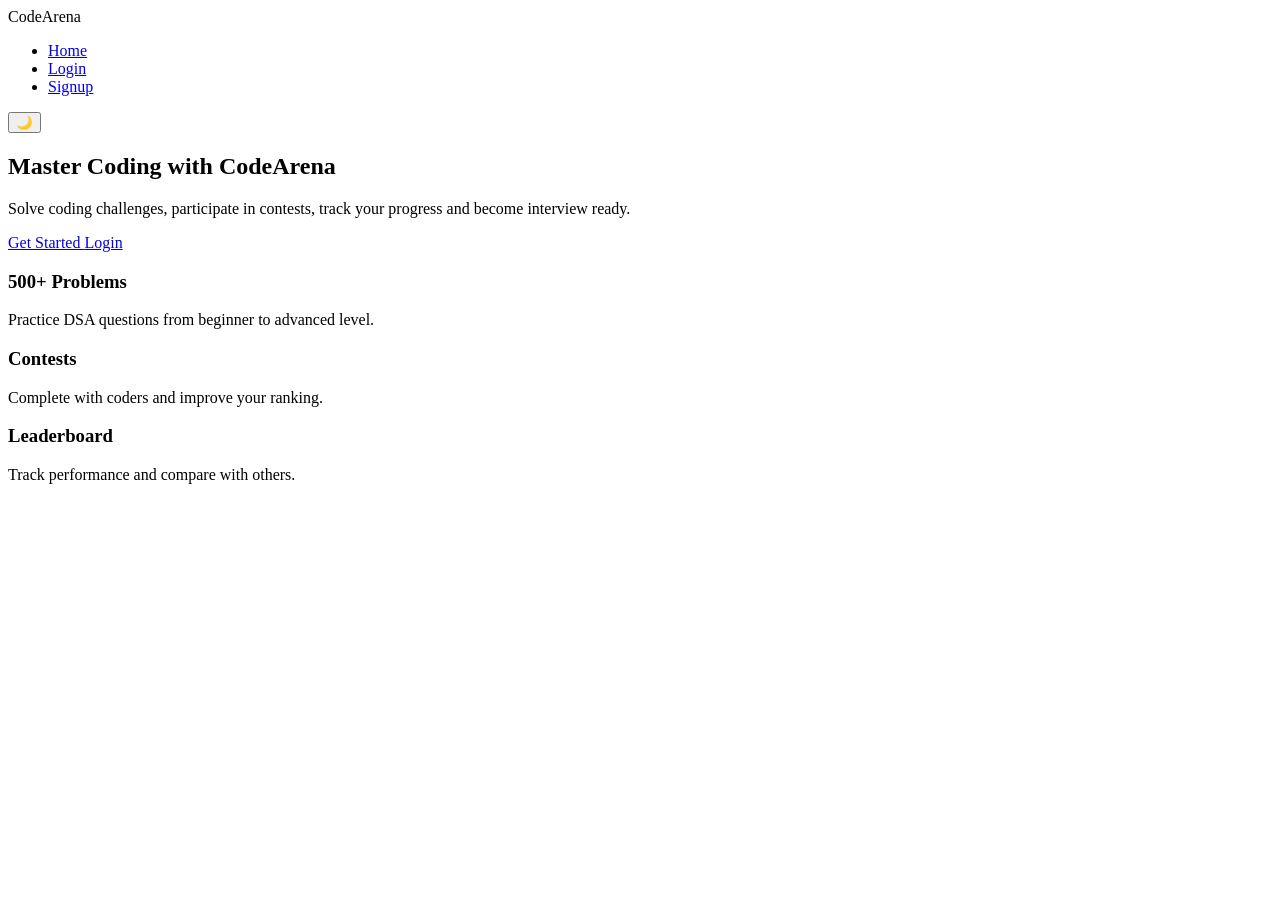
==== html/index.html @ 24cf0f2d "launch ByteBattle platform" ====
<!DOCTYPE html>
<html lang="en">
<head>
<meta charset="UTF-8">
<meta name="viewport" content="width=device-width, initial-scale=1.0">
<title>CodeArena</title>


<link rel="preconnect" href="https://fonts.googleapis.com">
<link href="https://fonts.googleapis.com/css2?family=Poppins:wght@300;400;500;600;700&display=swap" rel="stylesheet">
</head>

<body>
<link rel="stylesheet" href="../css/style.css">
<nav class="navbar">
    <div class="logo">CodeArena</div>

    <ul class="nav-links">
        <li><a href="index.html">Home</a></li>
        <li><a href="login.html">Login</a></li>
        <li><a href="signup.html">Signup</a></li>
    </ul>

    <button id="themeToggle">🌙</button>
</nav>

<section class="hero">

    <div class="hero-content">

        <h1>Master Coding with CodeArena</h1>

        <p>
            Solve coding challenges, participate in contests,
            track your progress and become interview ready.
        </p>

        <div class="hero-buttons">
            <a href="signup.html" class="btn primary-btn">
                Get Started
            </a>

            <a href="login.html" class="btn secondary-btn">
                Login
            </a>
        </div>

    </div>

</section>

<section class="features">

    <div class="feature-card">
        <h3>500+ Problems</h3>
        <p>Practice DSA questions from beginner to advanced level.</p>
    </div>

    <div class="feature-card">
        <h3>Contests</h3>
        <p>Complete with coders and improve your ranking.</p>
    </div>

    <div class="feature-card">
        <h3>Leaderboard</h3>
        <p>Track performance and compare with others.</p>
    </div>

</section>

<script src="../js/script.js"></script>

</body>
</html>
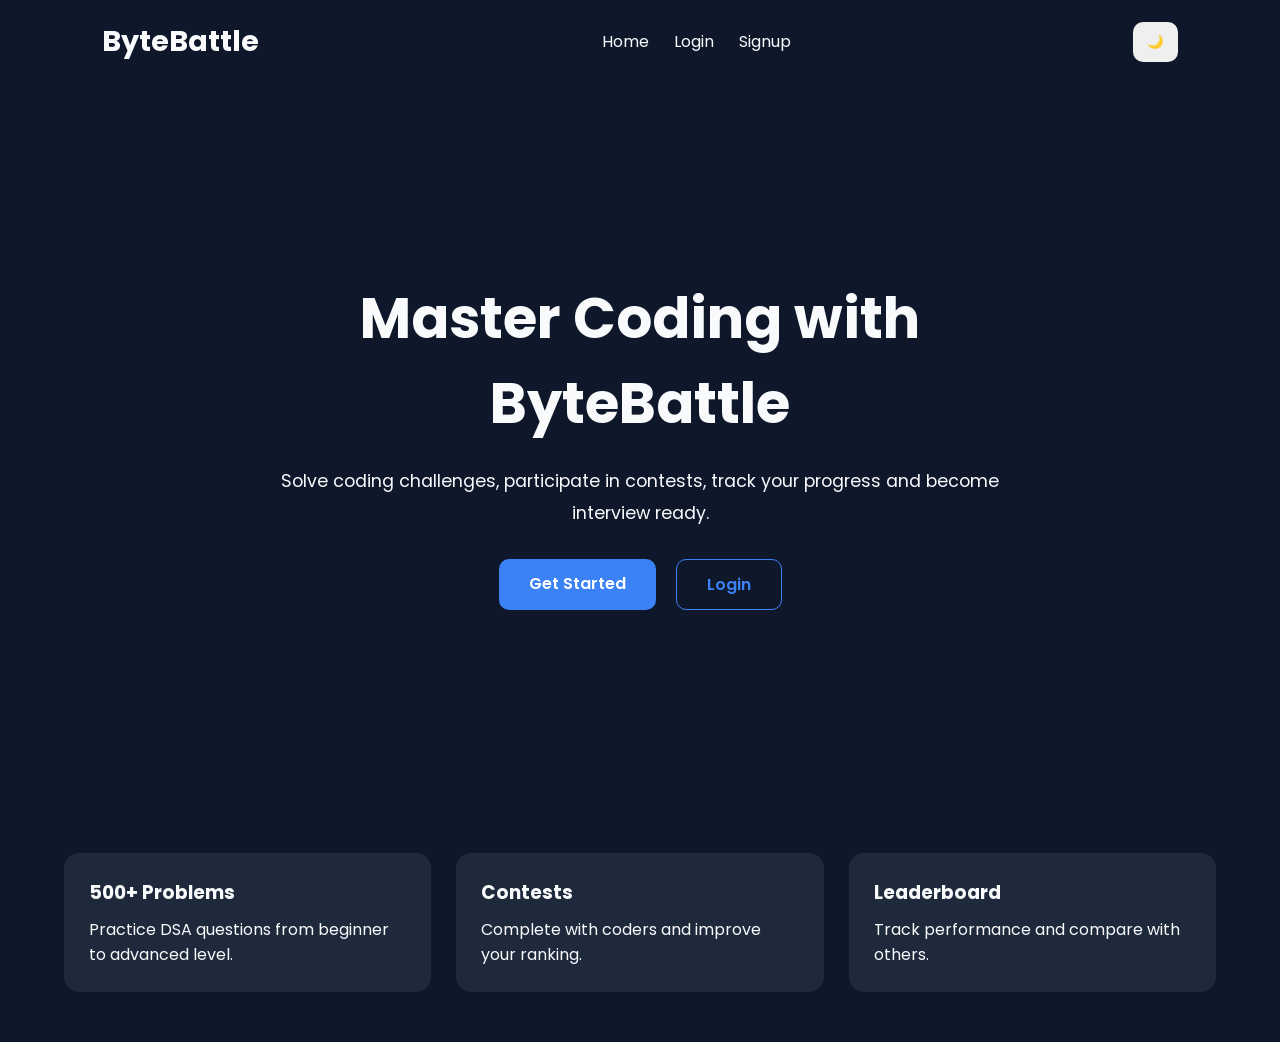
==== commit 29e02525: "adding some structure to web" ====
--- a/html/index.html
+++ b/html/index.html
@@ -13,7 +13,7 @@
 <body>
 <link rel="stylesheet" href="../css/style.css">
 <nav class="navbar">
-    <div class="logo">CodeArena</div>
+    <div class="logo">ByteBattle</div>
 
     <ul class="nav-links">
         <li><a href="index.html">Home</a></li>
@@ -28,7 +28,7 @@
 
     <div class="hero-content">
 
-        <h1>Master Coding with CodeArena</h1>
+        <h1>Master Coding with ByteBattle</h1>
 
         <p>
             Solve coding challenges, participate in contests,
--- a/css/style.css
+++ b/css/style.css
@@ -0,0 +1,186 @@
+:root{
+    --bg:#0f172a;
+    --card:#1e293b;
+    --text:#f8fafc;
+    --accent:#3b82f6;
+    --secondary:#64748b;
+}
+
+.light{
+    --bg:#f8fafc;
+    --card:#ffffff;
+    --text:#0f172a;
+    --accent:#2563eb;
+    --secondary:#94a3b8;
+}
+
+*{
+    margin:0;
+    padding:0;
+    box-sizing:border-box;
+    font-family:'Poppins',sans-serif;
+}
+
+body{
+    background:var(--bg);
+    color:var(--text);
+    min-height:100vh;
+    transition:.3s;
+}
+
+.navbar{
+    display:flex;
+    justify-content:space-between;
+    align-items:center;
+    padding:20px 8%;
+}
+
+.logo{
+    font-size:1.8rem;
+    font-weight:700;
+}
+
+.nav-links{
+    display:flex;
+    gap:25px;
+    list-style:none;
+}
+
+.nav-links a{
+    color:var(--text);
+    text-decoration:none;
+}
+
+.nav-links a:hover{
+    color:var(--accent);
+}
+
+#themeToggle{
+    border:none;
+    padding:10px 14px;
+    cursor:pointer;
+    border-radius:10px;
+}
+
+.hero{
+    min-height:80vh;
+    display:flex;
+    justify-content:center;
+    align-items:center;
+    text-align:center;
+    padding:20px;
+}
+
+.hero-content{
+    max-width:800px;
+}
+
+.hero h1{
+    font-size:3.5rem;
+    margin-bottom:20px;
+}
+
+.hero p{
+    font-size:1.1rem;
+    line-height:1.8;
+    margin-bottom:30px;
+}
+
+.hero-buttons{
+    display:flex;
+    justify-content:center;
+    gap:20px;
+}
+
+.btn{
+    padding:12px 30px;
+    border-radius:10px;
+    text-decoration:none;
+    font-weight:600;
+}
+
+.primary-btn{
+    background:var(--accent);
+    color:white;
+}
+
+.secondary-btn{
+    border:1px solid var(--accent);
+    color:var(--accent);
+}
+
+.features{
+    width:90%;
+    margin:auto;
+    display:grid;
+    grid-template-columns:repeat(auto-fit,minmax(250px,1fr));
+    gap:25px;
+    padding:50px 0;
+}
+
+.feature-card{
+    background:var(--card);
+    padding:25px;
+    border-radius:15px;
+}
+
+.feature-card h3{
+    margin-bottom:10px;
+}
+
+.auth-container{
+    display:flex;
+    justify-content:center;
+    align-items:center;
+    min-height:80vh;
+}
+
+.auth-box{
+    width:400px;
+    background:var(--card);
+    padding:35px;
+    border-radius:18px;
+    display:flex;
+    flex-direction:column;
+    gap:18px;
+}
+
+.auth-box input{
+    padding:14px;
+    border:none;
+    border-radius:10px;
+    outline:none;
+}
+
+.auth-box button{
+    border:none;
+    cursor:pointer;
+}
+
+.auth-box p{
+    text-align:center;
+}
+
+.auth-box a{
+    color:var(--accent);
+}
+
+@media(max-width:768px){
+
+    .navbar{
+        flex-direction:column;
+        gap:20px;
+    }
+
+    .hero h1{
+        font-size:2.3rem;
+    }
+
+    .hero-buttons{
+        flex-direction:column;
+    }
+
+    .auth-box{
+        width:90%;
+    }
+}
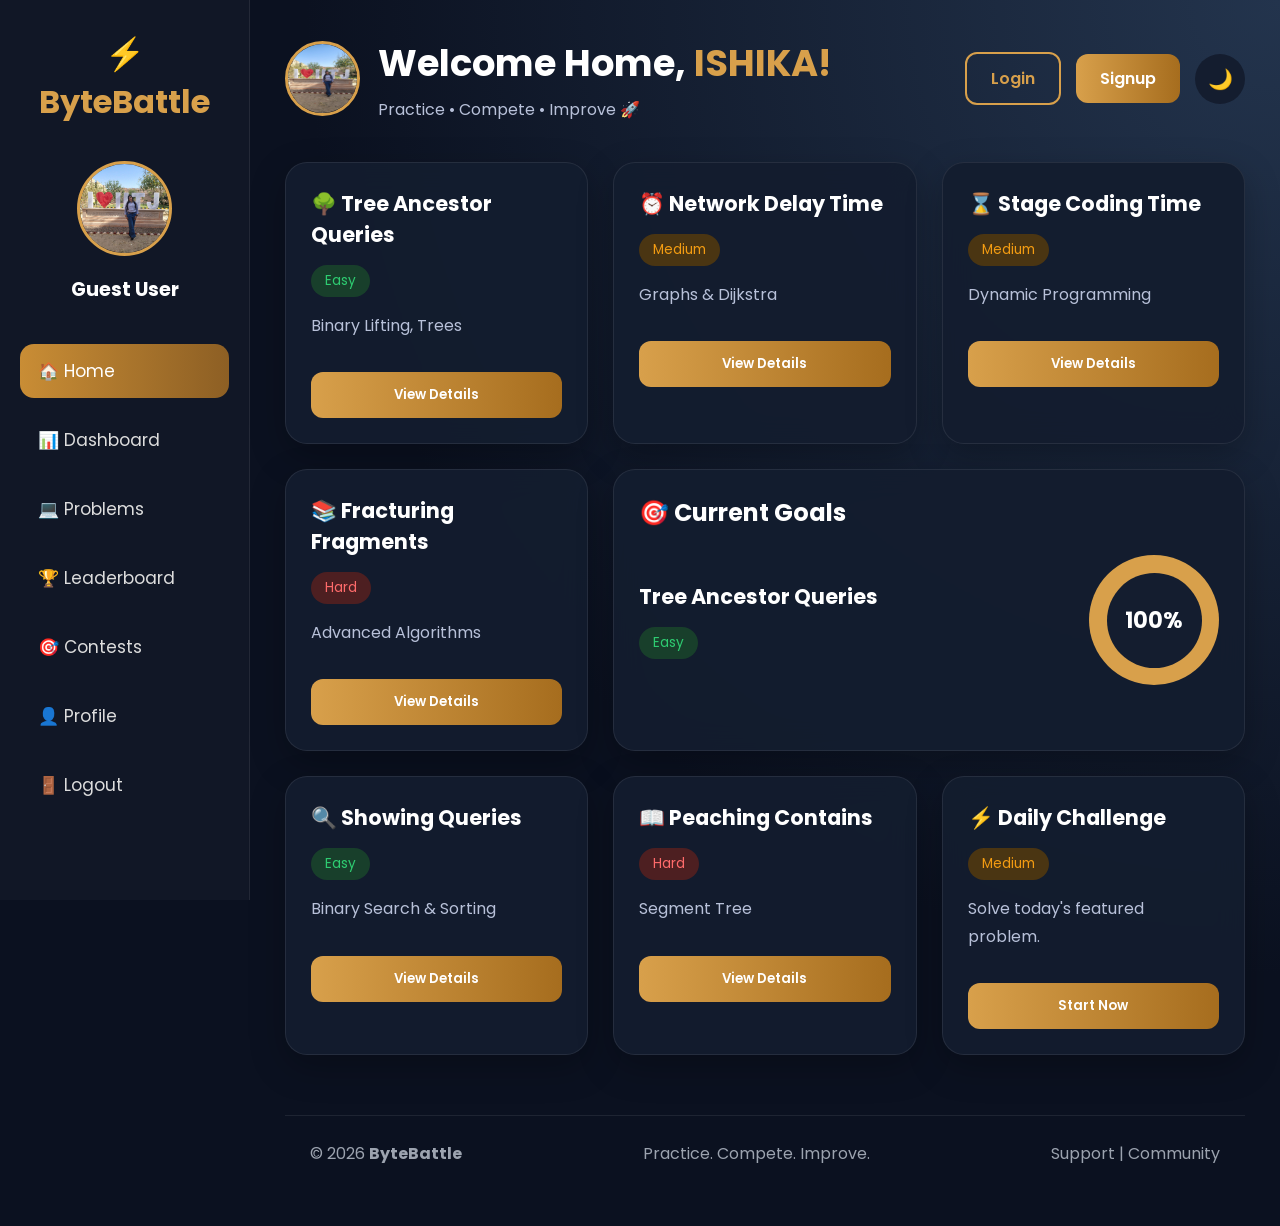
==== commit fc8e750f: "Updating files" ====
--- a/html/index.html
+++ b/html/index.html
@@ -1,74 +1,465 @@
 <!DOCTYPE html>
 <html lang="en">
+
 <head>
-<meta charset="UTF-8">
-<meta name="viewport" content="width=device-width, initial-scale=1.0">
-<title>CodeArena</title>
-
-
-<link rel="preconnect" href="https://fonts.googleapis.com">
-<link href="https://fonts.googleapis.com/css2?family=Poppins:wght@300;400;500;600;700&display=swap" rel="stylesheet">
+
+    <meta charset="UTF-8">
+
+    <meta
+        name="viewport"
+        content="width=device-width, initial-scale=1.0">
+
+    <title>ByteBattle | Home</title>
+
+    <link
+        rel="stylesheet"
+        href="../css/style.css">
+
+    <link
+        rel="stylesheet"
+        href="../css/home.css">
+
+    <link
+href="https://fonts.googleapis.com/css2?family=Poppins:wght@300;400;500;600;700&display=swap"
+rel="stylesheet">
+
 </head>
 
 <body>
-<link rel="stylesheet" href="../css/style.css">
-<nav class="navbar">
-    <div class="logo">ByteBattle</div>
-
-    <ul class="nav-links">
-        <li><a href="index.html">Home</a></li>
-        <li><a href="login.html">Login</a></li>
-        <li><a href="signup.html">Signup</a></li>
+
+
+
+<aside class="sidebar">
+
+    <div class="logo">
+
+        <h2>⚡ ByteBattle</h2>
+
+    </div>
+
+    <div class="profile-box">
+
+        <img
+        src="../img/profile.jpeg"
+        id="profileImage"
+        alt="Profile">
+
+        <h3 id="userName">
+
+            Guest User
+
+        </h3>
+
+    </div>
+
+    <ul class="menu">
+
+        <li class="active">
+
+            <a href="index.html">
+
+                🏠 Home
+
+            </a>
+
+        </li>
+
+        <li>
+
+            <a href="dashboard.html">
+
+                📊 Dashboard
+
+            </a>
+
+        </li>
+
+        <li>
+
+            <a href="problems.html">
+
+                💻 Problems
+
+            </a>
+
+        </li>
+
+        <li>
+
+            <a href="leaderboard.html">
+
+                🏆 Leaderboard
+
+            </a>
+
+        </li>
+
+        <li>
+
+            <a href="contest.html">
+
+                🎯 Contests
+
+            </a>
+
+        </li>
+
+        <li>
+
+            <a href="profile.html">
+
+                👤 Profile
+
+            </a>
+
+        </li>
+
+        <li>
+
+            <a href="login.html"
+               id="logoutBtn">
+
+                🚪 Logout
+
+            </a>
+
+        </li>
+
     </ul>
 
-    <button id="themeToggle">🌙</button>
-</nav>
-
-<section class="hero">
-
-    <div class="hero-content">
-
-        <h1>Master Coding with ByteBattle</h1>
-
-        <p>
-            Solve coding challenges, participate in contests,
-            track your progress and become interview ready.
-        </p>
-
-        <div class="hero-buttons">
-            <a href="signup.html" class="btn primary-btn">
-                Get Started
-            </a>
-
-            <a href="login.html" class="btn secondary-btn">
-                Login
-            </a>
+</aside>
+
+
+<main class="main-content">
+
+<header class="topbar">
+
+<div class="welcome">
+
+<img
+src="../img/profile.jpeg"
+class="welcome-avatar">
+
+<div>
+
+<h1>
+
+Welcome Home,
+
+<span id="welcomeName">
+
+ISHIKA!
+
+</span>
+
+</h1>
+
+<p>
+
+Practice • Compete • Improve 🚀
+
+</p>
+
+</div>
+
+</div>
+
+<div class="top-buttons">
+
+<a
+href="login.html"
+class="login-btn">
+
+Login
+
+</a>
+
+<a
+href="signup.html"
+class="signup-btn">
+
+Signup
+
+</a>
+
+<button
+id="themeToggle">
+
+🌙
+
+</button>
+
+</div>
+
+</header>
+
+
+
+<section class="cards">
+
+<div class="card">
+
+<h3>
+
+🌳 Tree Ancestor Queries
+
+</h3>
+
+<span class="easy">
+
+Easy
+
+</span>
+
+<p>
+
+Binary Lifting, Trees
+
+</p>
+
+<button>
+
+View Details
+
+</button>
+
+</div>
+
+<div class="card">
+
+<h3>
+
+⏰ Network Delay Time
+
+</h3>
+
+<span class="medium">
+
+Medium
+
+</span>
+
+<p>
+
+Graphs & Dijkstra
+
+</p>
+
+<button>
+
+View Details
+
+</button>
+
+</div>
+
+<div class="card">
+
+<h3>
+
+⌛ Stage Coding Time
+
+</h3>
+
+<span class="medium">
+
+Medium
+
+</span>
+
+<p>
+
+Dynamic Programming
+
+</p>
+
+<button>
+
+View Details
+
+</button>
+
+</div>
+
+<div class="card">
+
+<h3>
+
+📚 Fracturing Fragments
+
+</h3>
+
+<span class="hard">
+
+Hard
+
+</span>
+
+<p>
+
+Advanced Algorithms
+
+</p>
+
+<button>
+
+View Details
+
+</button>
+
+</div>
+
+
+<div class="card goal-card">
+
+    <h2>🎯 Current Goals</h2>
+
+    <div class="goal-content">
+
+        <div>
+
+            <h3>Tree Ancestor Queries</h3>
+
+            <span class="easy">
+                Easy
+            </span>
+
         </div>
 
-    </div>
+        <div class="circle">
+
+            <div class="circle-inner">
+
+                100%
+
+            </div>
+
+        </div>
+
+    </div>
+
+</div>
+
+<div class="card">
+
+    <h3>
+
+        🔍 Showing Queries
+
+    </h3>
+
+    <span class="easy">
+
+        Easy
+
+    </span>
+
+    <p>
+
+        Binary Search & Sorting
+
+    </p>
+
+    <button>
+
+        View Details
+
+    </button>
+
+</div>
+
+<div class="card">
+
+    <h3>
+
+        📖 Peaching Contains
+
+    </h3>
+
+    <span class="hard">
+
+        Hard
+
+    </span>
+
+    <p>
+
+        Segment Tree
+
+    </p>
+
+    <button>
+
+        View Details
+
+    </button>
+
+</div>
+
+<div class="card">
+
+    <h3>
+
+        ⚡ Daily Challenge
+
+    </h3>
+
+    <span class="medium">
+
+        Medium
+
+    </span>
+
+    <p>
+
+        Solve today's featured problem.
+
+    </p>
+
+    <button>
+
+        Start Now
+
+    </button>
+
+</div>
 
 </section>
 
-<section class="features">
-
-    <div class="feature-card">
-        <h3>500+ Problems</h3>
-        <p>Practice DSA questions from beginner to advanced level.</p>
-    </div>
-
-    <div class="feature-card">
-        <h3>Contests</h3>
-        <p>Complete with coders and improve your ranking.</p>
-    </div>
-
-    <div class="feature-card">
-        <h3>Leaderboard</h3>
-        <p>Track performance and compare with others.</p>
-    </div>
-
-</section>
-
-<script src="../js/script.js"></script>
+
+
+<footer class="footer">
+
+    <div>
+
+        © 2026 <strong>ByteBattle</strong>
+
+    </div>
+
+    <div>
+
+        Practice.
+        Compete.
+        Improve.
+
+    </div>
+
+    <div>
+
+        Support |
+        Community
+
+    </div>
+
+</footer>
+
+</main>
+
+
+<script src="..js/script.js"></script>
+
+<script src="..js/home.js"></script>
 
 </body>
+
 </html>
--- a/css/style.css
+++ b/css/style.css
@@ -33,11 +33,16 @@
     justify-content:space-between;
     align-items:center;
     padding:20px 8%;
+    position:sticky;
+    top:0;
+    background:var(--bg);
+    z-index:1000;
 }
 
 .logo{
     font-size:1.8rem;
     font-weight:700;
+    color:var(--accent);
 }
 
 .nav-links{
@@ -56,14 +61,22 @@
 }
 
 #themeToggle{
+    width:45px;
+    height:45px;
     border:none;
-    padding:10px 14px;
+    border-radius:50%;
     cursor:pointer;
-    border-radius:10px;
-}
-
+    background:var(--card);
+    color:var(--text);
+    font-size:1.1rem;
+    transition:0.3s;
+}
+
+#themeToggle:hover{
+    transform:rotate(180deg);
+}
 .hero{
-    min-height:80vh;
+    min-height:85vh;
     display:flex;
     justify-content:center;
     align-items:center;
@@ -76,8 +89,9 @@
 }
 
 .hero h1{
-    font-size:3.5rem;
+    font-size:4rem;
     margin-bottom:20px;
+    line-height:1.2;
 }
 
 .hero p{
@@ -93,10 +107,16 @@
 }
 
 .btn{
-    padding:12px 30px;
-    border-radius:10px;
+    display:inline-block;
+    padding:14px 30px;
+    border-radius:12px;
     text-decoration:none;
     font-weight:600;
+    transition:0.3s;
+}
+
+.btn:hover{
+    transform:translateY(-3px);
 }
 
 .primary-btn{
@@ -120,8 +140,14 @@
 
 .feature-card{
     background:var(--card);
-    padding:25px;
-    border-radius:15px;
+    padding:30px;
+    border-radius:18px;
+    transition:0.3s;
+    box-shadow:0 10px 25px rgba(0,0,0,.15);
+}
+
+.feature-card:hover{
+    transform:translateY(-8px);
 }
 
 .feature-card h3{
@@ -138,18 +164,24 @@
 .auth-box{
     width:400px;
     background:var(--card);
-    padding:35px;
-    border-radius:18px;
+    padding:40px;
+    border-radius:20px;
     display:flex;
     flex-direction:column;
     gap:18px;
+    box-shadow:0 15px 35px rgba(0,0,0,.2);
 }
 
 .auth-box input{
     padding:14px;
-    border:none;
+    border:2px solid transparent;
     border-radius:10px;
     outline:none;
+    transition:.3s;
+}
+
+.auth-box input:focus{
+    border-color:var(--accent);
 }
 
 .auth-box button{
@@ -183,4 +215,13 @@
     .auth-box{
         width:90%;
     }
+}
+
+html{
+    scroll-behavior:smooth;
+}
+
+::selection{
+    background:var(--accent);
+    color:white;
 }
--- a/css/home.css
+++ b/css/home.css
@@ -0,0 +1,809 @@
+
+
+@import url('https://fonts.googleapis.com/css2?family=Poppins:wght@300;400;500;600;700&display=swap');
+
+
+:root{
+
+    --bg:#0b1120;
+    --card:#141d2f;
+    --sidebar:#111827;
+    --text:#ffffff;
+    --secondary:#b8c1d9;
+
+    --gold:#d8a04b;
+    --gold-dark:#a66d1e;
+
+    --easy:#2ecc71;
+    --medium:#f39c12;
+    --hard:#e74c3c;
+
+    --border:rgba(255,255,255,.08);
+
+}
+
+*{
+
+    margin:0;
+    padding:0;
+    box-sizing:border-box;
+    font-family:'Poppins',sans-serif;
+
+}
+
+body{
+
+    background:
+    radial-gradient(circle at top right,#23344d 0%,#0b1120 55%);
+
+    color:var(--text);
+
+    overflow-x:hidden;
+
+}
+
+
+.sidebar{
+
+    position:fixed;
+
+    left:0;
+    top:0;
+
+    width:250px;
+    height:100vh;
+
+    background:rgba(18,25,40,.95);
+
+    backdrop-filter:blur(18px);
+
+    border-right:1px solid var(--border);
+
+    padding:30px 20px;
+
+}
+
+.logo{
+
+    text-align:center;
+
+    margin-bottom:35px;
+
+}
+
+.logo h2{
+
+    color:var(--gold);
+
+    font-size:2rem;
+
+}
+
+.profile-box{
+
+    text-align:center;
+
+    margin-bottom:40px;
+
+}
+
+.profile-box img{
+
+    width:95px;
+    height:95px;
+
+    border-radius:50%;
+
+    object-fit:cover;
+
+    border:3px solid var(--gold);
+
+    margin-bottom:12px;
+
+}
+
+.profile-box h3{
+
+    font-size:1.2rem;
+
+}
+
+
+.menu{
+
+    list-style:none;
+
+}
+
+.menu li{
+
+    margin:15px 0;
+
+}
+
+.menu a{
+
+    display:block;
+
+    padding:14px 18px;
+
+    color:#ddd;
+
+    text-decoration:none;
+
+    border-radius:14px;
+
+    transition:.3s;
+
+    font-size:17px;
+
+}
+
+.menu a:hover{
+
+    background:rgba(216,160,75,.18);
+
+    color:white;
+
+}
+
+.menu .active a{
+
+    background:linear-gradient(
+        90deg,
+        #c98d35,
+        #8d5f24
+    );
+
+    color:#fff;
+
+}
+
+
+
+.main-content{
+
+    margin-left:250px;
+
+    min-height:100vh;
+
+    padding:35px;
+
+}
+
+
+.topbar{
+
+    display:flex;
+
+    justify-content:space-between;
+
+    align-items:center;
+
+    margin-bottom:40px;
+
+    flex-wrap:wrap;
+
+    gap:20px;
+
+}
+
+.welcome{
+
+    display:flex;
+
+    align-items:center;
+
+    gap:18px;
+
+}
+
+.welcome-avatar{
+
+    width:75px;
+
+    height:75px;
+
+    border-radius:50%;
+
+    border:3px solid var(--gold);
+
+}
+
+.welcome h1{
+
+    font-size:2.3rem;
+
+    margin-bottom:6px;
+
+}
+
+.welcome p{
+
+    color:var(--secondary);
+
+}
+
+#welcomeName{
+
+    color:var(--gold);
+
+}
+
+
+.top-buttons{
+
+    display:flex;
+
+    align-items:center;
+
+    gap:15px;
+
+}
+
+.login-btn,
+.signup-btn{
+
+    text-decoration:none;
+
+    padding:12px 24px;
+
+    border-radius:12px;
+
+    font-weight:600;
+
+    transition:.3s;
+
+}
+
+.login-btn{
+
+    border:2px solid var(--gold);
+
+    color:var(--gold);
+
+}
+
+.login-btn:hover{
+
+    background:var(--gold);
+
+    color:#111;
+
+}
+
+.signup-btn{
+
+    background:linear-gradient(
+        90deg,
+        #d8a04b,
+        #a66d1e
+    );
+
+    color:white;
+
+}
+
+.signup-btn:hover{
+
+    transform:translateY(-3px);
+
+}
+
+#themeToggle{
+
+    width:50px;
+
+    height:50px;
+
+    border:none;
+
+    border-radius:50%;
+
+    cursor:pointer;
+
+    font-size:20px;
+
+    background:var(--card);
+
+    color:white;
+
+    transition:.3s;
+
+}
+
+#themeToggle:hover{
+
+    transform:rotate(180deg);
+
+}
+
+
+.cards{
+
+    display:grid;
+
+    grid-template-columns:repeat(auto-fit,minmax(300px,1fr));
+
+    gap:25px;
+
+}
+
+
+.card{
+
+    background:rgba(20,29,47,.95);
+
+    backdrop-filter:blur(15px);
+
+    border:1px solid rgba(255,255,255,.08);
+
+    border-radius:22px;
+
+    padding:25px;
+
+    transition:.35s;
+
+    box-shadow:
+
+    0 12px 35px rgba(0,0,0,.25);
+
+}
+
+.card:hover{
+
+    transform:translateY(-8px);
+
+    border-color:var(--gold);
+
+    box-shadow:
+
+    0 18px 45px rgba(0,0,0,.4);
+
+}
+
+.card h3{
+
+    margin-bottom:15px;
+
+    font-size:1.3rem;
+
+}
+
+.card p{
+
+    color:var(--secondary);
+
+    line-height:1.7;
+
+    margin:15px 0;
+
+}
+
+
+.easy{
+
+    display:inline-block;
+
+    background:#183f2b;
+
+    color:#2ecc71;
+
+    padding:6px 14px;
+
+    border-radius:20px;
+
+    font-size:.85rem;
+
+}
+
+.medium{
+
+    display:inline-block;
+
+    background:#4a3512;
+
+    color:#f39c12;
+
+    padding:6px 14px;
+
+    border-radius:20px;
+
+    font-size:.85rem;
+
+}
+
+.hard{
+
+    display:inline-block;
+
+    background:#4d1f21;
+
+    color:#ff6b6b;
+
+    padding:6px 14px;
+
+    border-radius:20px;
+
+    font-size:.85rem;
+
+}
+
+
+
+.card button{
+
+    width:100%;
+
+    border:none;
+
+    cursor:pointer;
+
+    margin-top:18px;
+
+    padding:13px;
+
+    border-radius:12px;
+
+    background:linear-gradient(
+        90deg,
+        #d8a04b,
+        #a66d1e
+    );
+
+    color:white;
+
+    font-weight:600;
+
+    transition:.3s;
+
+}
+
+.card button:hover{
+
+    transform:scale(1.03);
+
+}
+
+
+
+.goal-card{
+
+    grid-column:span 2;
+
+}
+
+.goal-content{
+
+    display:flex;
+
+    justify-content:space-between;
+
+    align-items:center;
+
+    margin-top:25px;
+
+}
+
+.circle{
+
+    width:130px;
+
+    height:130px;
+
+    border-radius:50%;
+
+    background:conic-gradient(
+
+        var(--gold) 0deg,
+
+        var(--gold) 360deg,
+
+        rgba(255,255,255,.08) 360deg
+
+    );
+
+    display:flex;
+
+    justify-content:center;
+
+    align-items:center;
+
+}
+
+.circle-inner{
+
+    width:95px;
+
+    height:95px;
+
+    border-radius:50%;
+
+    background:var(--card);
+
+    display:flex;
+
+    justify-content:center;
+
+    align-items:center;
+
+    font-size:22px;
+
+    font-weight:700;
+
+}
+
+
+.footer{
+
+    margin-top:60px;
+
+    padding:25px;
+
+    border-top:1px solid rgba(255,255,255,.08);
+
+    display:flex;
+
+    justify-content:space-between;
+
+    align-items:center;
+
+    color:#9ca3af;
+
+    flex-wrap:wrap;
+
+    gap:15px;
+
+}
+
+
+
+::-webkit-scrollbar{
+
+    width:10px;
+
+}
+
+::-webkit-scrollbar-track{
+
+    background:#0b1120;
+
+}
+
+::-webkit-scrollbar-thumb{
+
+    background:#b88635;
+
+    border-radius:20px;
+
+}
+
+::-webkit-scrollbar-thumb:hover{
+
+    background:#d8a04b;
+
+}
+
+
+.card{
+
+    animation:fadeUp .7s ease;
+
+}
+
+@keyframes fadeUp{
+
+    from{
+
+        opacity:0;
+
+        transform:translateY(35px);
+
+    }
+
+    to{
+
+        opacity:1;
+
+        transform:translateY(0);
+
+    }
+
+}
+
+
+
+@media(max-width:1100px){
+
+    .goal-card{
+
+        grid-column:span 1;
+
+    }
+
+}
+
+@media(max-width:900px){
+
+    .sidebar{
+
+        width:85px;
+
+        padding:20px 10px;
+
+    }
+
+    .logo h2{
+
+        font-size:1.2rem;
+
+    }
+
+    .profile-box h3{
+
+        display:none;
+
+    }
+
+    .profile-box img{
+
+        width:55px;
+
+        height:55px;
+
+    }
+
+    .menu a{
+
+        font-size:14px;
+
+        padding:12px;
+
+    }
+
+    .main-content{
+
+        margin-left:85px;
+
+    }
+
+}
+
+@media(max-width:768px){
+
+    .topbar{
+
+        flex-direction:column;
+
+        align-items:flex-start;
+
+    }
+
+    .welcome{
+
+        flex-direction:column;
+
+        align-items:flex-start;
+
+    }
+
+    .top-buttons{
+
+        width:100%;
+
+        justify-content:flex-start;
+
+        flex-wrap:wrap;
+
+    }
+
+    .goal-content{
+
+        flex-direction:column;
+
+        gap:25px;
+
+    }
+
+    .footer{
+
+        flex-direction:column;
+
+        text-align:center;
+
+    }
+
+}
+
+@media(max-width:600px){
+
+    .sidebar{
+
+        display:none;
+
+    }
+
+    .main-content{
+
+        margin-left:0;
+
+        padding:20px;
+
+    }
+
+    .cards{
+
+        grid-template-columns:1fr;
+
+    }
+
+    .welcome h1{
+
+        font-size:1.8rem;
+
+    }
+
+    .login-btn,
+    .signup-btn{
+
+        width:100%;
+
+        text-align:center;
+
+    }
+
+}
+
+
+
+.card h3{
+
+    transition:.3s;
+
+}
+
+.card:hover h3{
+
+    color:var(--gold);
+
+}
+
+.card:hover{
+
+    cursor:pointer;
+
+}
+
+.menu a{
+
+    position:relative;
+
+    overflow:hidden;
+
+}
+
+.menu a::before{
+
+    content:"";
+
+    position:absolute;
+
+    left:-100%;
+
+    top:0;
+
+    width:100%;
+
+    height:100%;
+
+    background:rgba(255,255,255,.08);
+
+    transition:.4s;
+
+}
+
+.menu a:hover::before{
+
+    left:100%;
+
+}
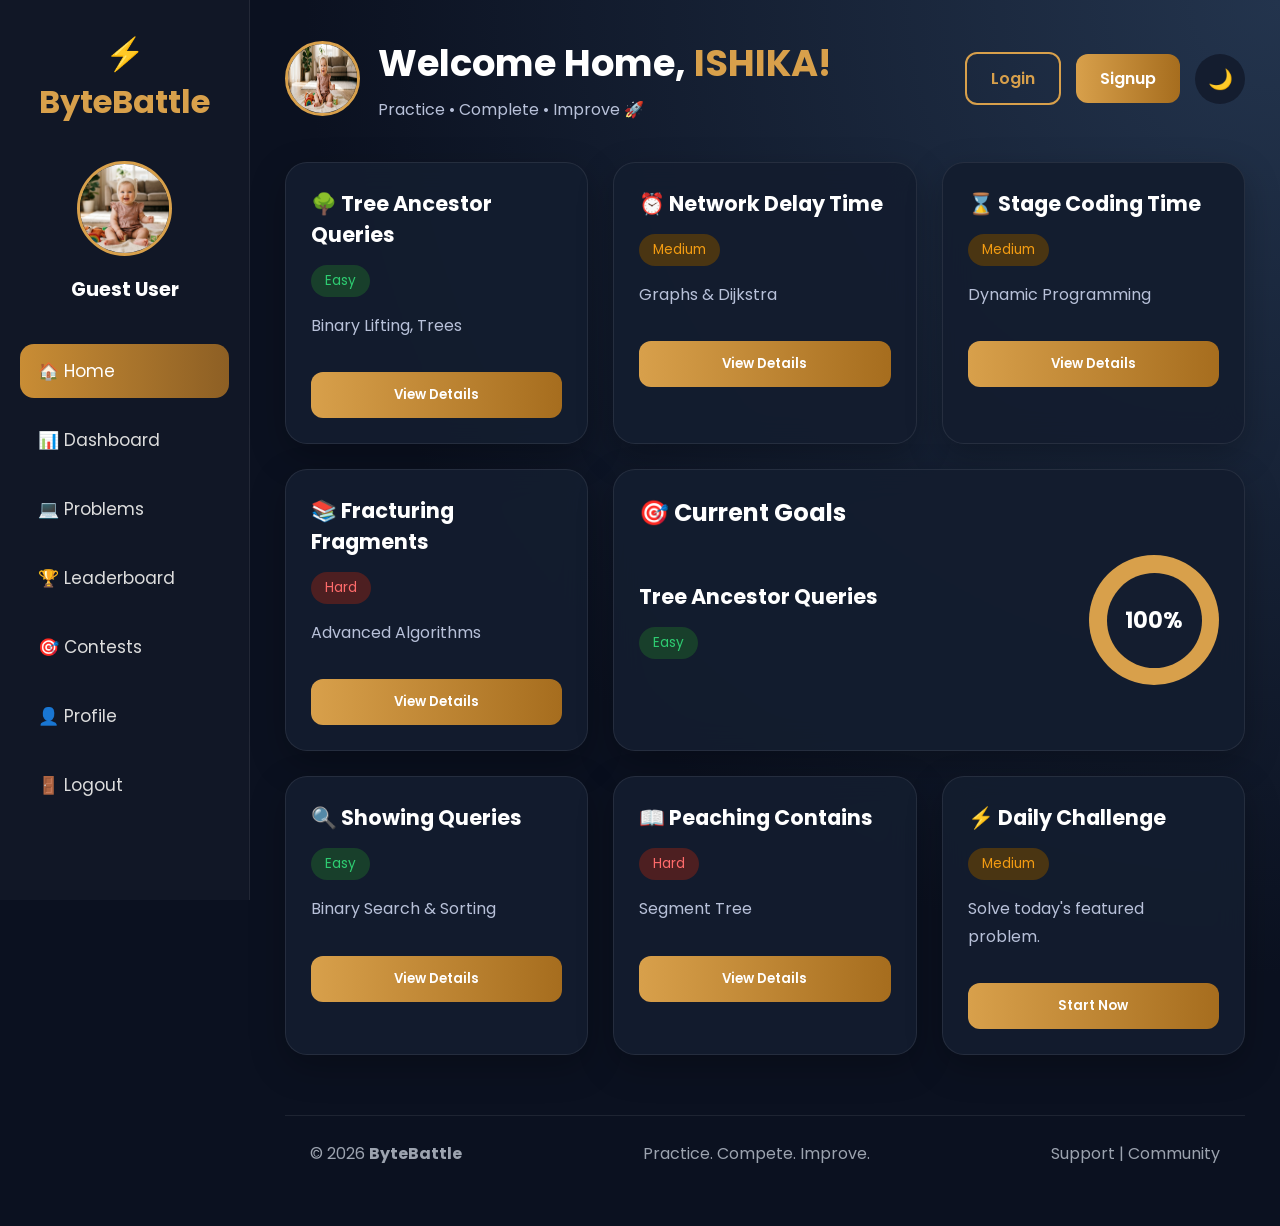
==== commit acb11f8a: "Updated version" ====
--- a/html/index.html
+++ b/html/index.html
@@ -40,7 +40,7 @@
     <div class="profile-box">
 
         <img
-        src="../img/profile.jpeg"
+        src="../img/profile.png"
         id="profileImage"
         alt="Profile">
 
@@ -137,7 +137,7 @@
 <div class="welcome">
 
 <img
-src="../img/profile.jpeg"
+src="../img/profile.png"
 class="welcome-avatar">
 
 <div>
@@ -156,7 +156,7 @@
 
 <p>
 
-Practice • Compete • Improve 🚀
+Practice • Complete • Improve 🚀
 
 </p>
 
